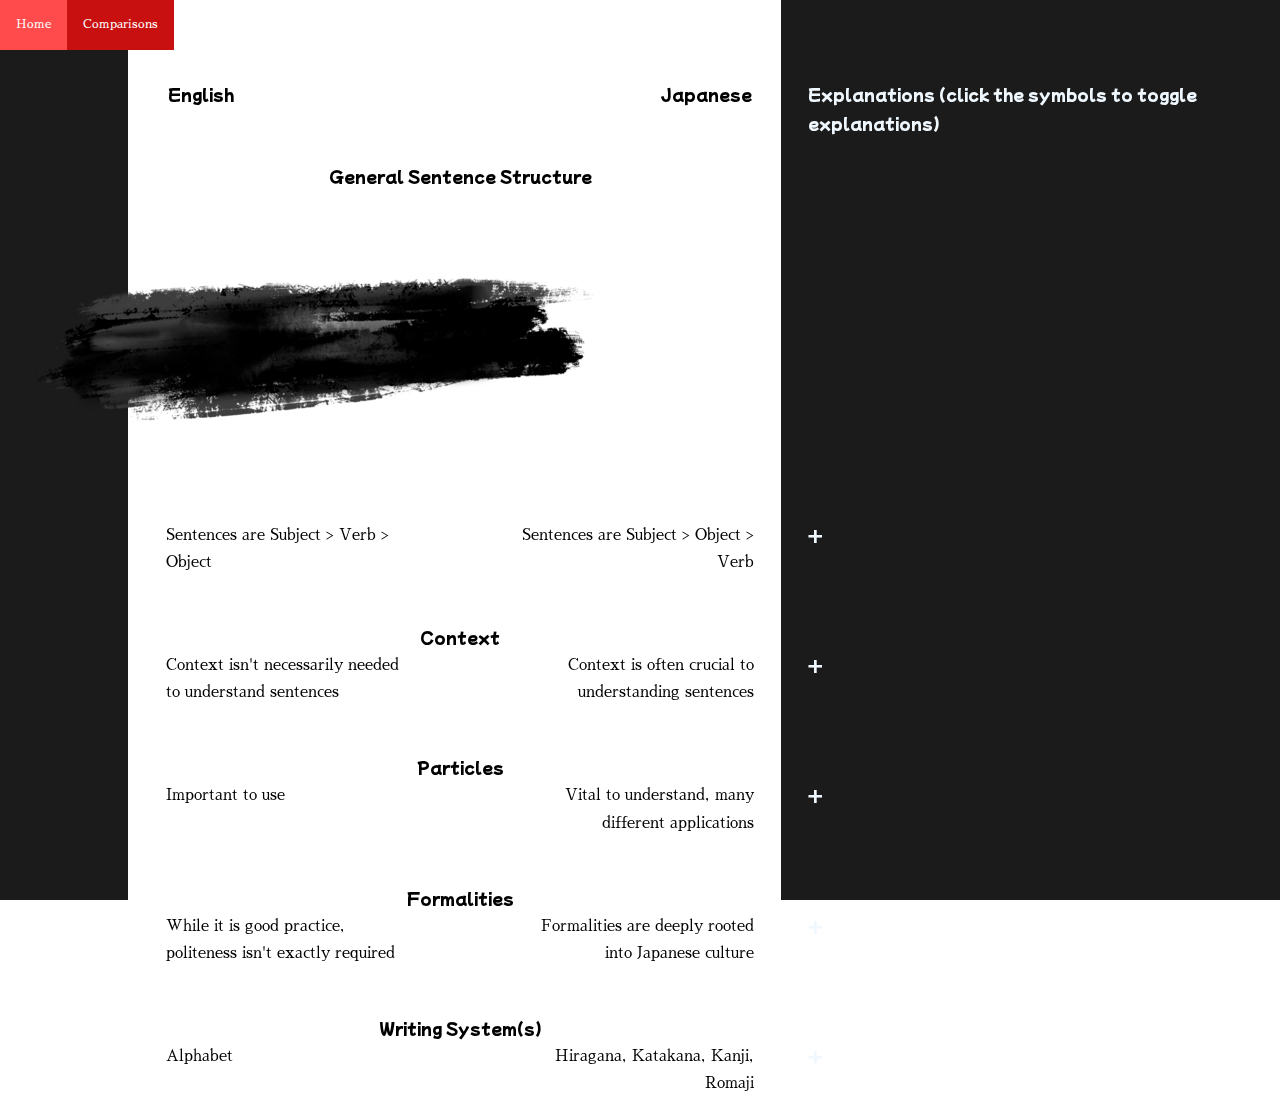
==== comparison.html @ 8dbda755 "update for backup purposes" ====
<!DOCTYPE html>
<html lang="en">

<head>
    <link rel="preconnect" href="https://fonts.googleapis.com">
    <link rel="preconnect" href="https://fonts.gstatic.com" crossorigin>
    <link
        href="https://fonts.googleapis.com/css2?family=Kosugi+Maru&family=Mochiy+Pop+One&family=Rampart+One&family=Reggae+One&family=Sawarabi+Mincho&display=swap"
        rel="stylesheet">
    <link rel="stylesheet" href="CSS/mainstyle.css">
    <meta charset="UTF-8">
    <meta http-equiv="X-UA-Compatible" content="IE=edge">
    <meta name="viewport" content="width=device-width, initial-scale=1.0">
    <title>Language Differences</title>
</head>

<header>
    <ul>
        <li><a href="home.html">Home</a></li>
        <li><a href="comparison.html" class="active">Comparisons</a></li>
    </ul>
</header>
<section id="list">

    <body id="compare">
        <div id="sideBar"></div>
        <div id="sideBar2"></div>
        <h1 class="ENlist">English</p>
            <h1 class="JPlist">Japanese</p> <br>
                <h1 id="ex0" class="explain">Explanations (click the symbols to toggle explanations)</h1>
                <image src="images/site/brush.png" style=""></image>
                <h1 id="firstPoint">General Sentence Structure</h1>
                <p class="ENlist">Sentences are Subject > Verb > Object</p>
                <p class="JPlist">Sentences are Subject > Object > Verb</p>
                <h1 id="ex1" class="explain" onmousedown="showEx()">+</h1>
                <p id="exp1" class="explain" hidden>Due to the different sentence structures, reading sentences that
                    contradict rules you've followed your whole life may throw you off. This may not seem too horrible
                    if you get used to it, but this is just the general structure. Many of the following points also tie
                    into sentence structure, but to start off, this is just the differences on a general level.
                </p>

                <h1 class="listPoint">Context</h1>
                <p class="ENlist">Context isn't necessarily needed to understand sentences</p>
                <p class="JPlist">Context is often crucial to understanding sentences</p>
                <h1 id="ex2" class="explain" onmousedown="showEx()">+</h1>
                <p id="exp2" class="explain" hidden>Japanese is a very contextual language in practice. Like in English,
                    there are many similar sounding words that when spoken only make sense with context. For reasons
                    that will be covered later, there are far more similar words in Japanese than in English. This isn't
                    even the main point to be made here; tieing into the previous comparison, the subject is often
                    omitted. Being a contextual language, aside from introducing the subject into a conversation, there
                    isn't a need to bring it up again later in the conversation. This makes a lot of sentences Object >
                    Verb, and in very informal settings, you might only reply with a verb if the subject and object were
                    already brought up.
                </p>

                <h1 class="listPoint">Particles</h1>
                <p class="ENlist">Important to use</p>
                <p class="JPlist">Vital to understand, many different applications</p>
                <h1 id="ex3" class="explain" onmousedown="showEx()">+</h1>
                <p id="exp3" class="explain" hidden>Japanese particles are very different. They can directly mean
                    something in English, sometimes the meaning changes
                    based on context, or they can just be "markers". The first particle you learn <span
                        class="jp">は</span><sup>ha</sup> ('ha', but pronounced as 'wa'
                    when used as a particle) doesn't really mean anything. It's actually used before the topic to mark
                    it, hence why
                    it's often called the "topic marker". Similarly, <span class="jp">を</span><sup>wo</sup> is the "verb
                    marker".
                    This is because there aren't any spaces in written Japanese, but rather particles are used to mark
                    parts of a sentence.
                    Because of this, it's crucial to understand particles to break up a sentence into its parts.
                    Particles are used like
                    they are in English too. Granted, it could be referred to as a "directional marker", but the
                    particle <span class="jp">に</span><sup>ni</sup>
                    can be used as "at" or "to". English has negative particles, so what's the way to say "not" in
                    Japanese. Well it
                    isn't exactly a particle, you instead conjugate the verb to a negative form. On the topic of
                    modifying the verb,
                    to mark a question, you put <span class="jp">か</span><sup>ka</sup> to make the verb a question (is.
                    > is it?).
                    Phrases like "you know", or
                    "isn't it" aren't words, but rather the particles <span class="jp">よ</span><sup>yo</sup> and <span
                        class="jp">ね</span><sup>ne</sup> respectively that also go at the end of a sentence.
                </p>

                <h1 class="listPoint">Formalities</h1>
                <p class="ENlist">While it is good practice, politeness isn't exactly required</p>
                <p class="JPlist">Formalities are deeply rooted into Japanese culture</p>
                <h1 id="ex4" class="explain" onmousedown="showEx()">+</h1>
                <img id="cHon" class="chart" src="images/site/honor.jpg" alt="Honorifics chart" hidden>
                <p id="exp4" class="explain" hidden>Japanese "Keigo" describes a system with different levels of
                    formality. It's generally Informal and Formal speech, but there are many levels of nuance in
                    those categories as well. Formal speech often entails appending certain suffixes/honorifics to a
                    person's name, and the name you refer to people by is their last name. In informal speech you'd
                    often drop the honorifics and refer to people by their first name. Verbs are also altered by Keigo.
                    Different ways of conjugating verbs are considered formal or informal, and even if they mean the
                    same thing, it's courteous to use the appropriate verb endings. For example: a polite sentence about
                    eating would end in <span class="jp">食</span><sup>ta</sup><span
                        class="jp">べ</span><sup>be</sup><span class="jp">ま</span><sup>ma</sup><span
                        class="jp">す</span><sup>su</sup></span> whereas the same sentence in a casual sentence would end
                    in <span class="jp">食</span><sup>ta</sup><span class="jp">べ</span><sup>be</sup><span
                        class="jp">る</span><sup>ru</sup>.
                    Before you get any ideas, don't think you can get away with just learning the formal language to
                    avoid ever being impolite. If you use formal language with people you're close to, they could feel
                    that you're treating them like a stranger and they'll feel distant.
                </p>

                <h1 class="listPoint">Writing System(s)</h1>
                <p class="ENlist">Alphabet</p>
                <p class="JPlist">Hiragana, Katakana, Kanji, Romaji</p>
                <h1 id="ex5" class="explain" onmousedown="showEx()">+</h1>
                <img id="cAna" class="chart" src="images/site/_ana.png" alt="Hiragana/Katakana chart" hidden>
                <p id="exp5" class="explain" hidden>Technicially for comparison's sake, romaji refers to the alphabet
                    meaning there's only 3 writing systems different from ours. Romaji isn't used much if at all in
                    everyday conversation, but sees use in media and tourist locations.
                    The first of the Japanese writing systems is hiragana, which is one of the basic writing systems.
                    It's used for all the particles, conjugations, *base words, and *japanese names. Katakana has all
                    the same characters/meanings as hiragana but are written in a different script. This is because
                    katakana is used for very different reasons. Katakana is used for foreign words, foreign names, loan
                    words, and sayings.
                    Both hiragana and katakana can be modified by quotation mark like marks and circle marks called
                    daukten ﾞ and handakuten ﾟ respectively. This can create consonants that aren't in the base writing
                    systems. For instance <span class="jp">は</span><sup>ha</sup> > <span
                        class="jp">ば</span><sup>ba</sup> > <span class="jp">ぱ</span><sup>pa</sup>. Note that these marks
                    aren't supported by every
                    character. Sokuon is another way to modify these writing systems and refers to small versions of
                    hiragana and katakana. For the 's' characters there's sa, shi, su, se, so, but the idea of sha, shu,
                    she, sho exist. By using sokuon you can modify the vowels to make them (<span class="jp">しゃ</span>,
                    <span class="jp">しゅ</span>, <span class="jp">シェ</span>, <span class="jp">しょ</span>, note that I
                    wrote "she" in katakana as it's only used in loan words). A sokuon tsu (<span class="jp">つ</span>)
                    can extend syllables, for
                    example <span class="jp">か</span><sup>ka</sup><span class="jp">た</span><sup>ta</sup> > <span
                        class="jp">か</span><sup>ka</sup><span class="jp">っ</span><sup>t</sup><span class="jp">
                        た</span><sup>ta</sup>. Much like han/dakuten, sokuon only exist for certain
                    characters. <br>
                    Finally, the most intimidating part of the language to many, Kanji. <span
                        class="jp">漢</span><sup>kan</sup> (Chinese) <span class="jp">字</span><sup>ji</sup> (character),
                    this word means its literal translation, this writing system is the Chinese writing
                    system. Kanji is often used to condense the language. Earlier I said hiragana was used for *base
                    words, and *japanese names because in many cases they're actually condensed down to kanji. For
                    example the
                    name "Shigeru" is a fairly common Japanese name and rather than being written as <span
                        class="jp">しげる</span> it's written
                    as <span class="jp">茂</span>. Kanji isn't only used for condensing words, it's used to distinguish
                    similar words too.
                    "kimasu"
                    depending on the kanji could mean "to come"(<span class="jp">来ます</span>) or "to wear"(<span
                        class="jp">着ます</span>). Lastly, there are two readings
                    of (nearly) every kanji, On'yomi (based on the Chinese readings) and Kun'yomi (Native Japanese
                    readings). For example, water (<span class="jp">水</span>) could be sui (on'yomi)
                    or mizu (kun'yomi). It's complicated when to use which, but a general rule of thumb is if the kanji
                    is alone,
                    you use kun'yomi, and if it's next to other kanji, you use on'yomi.
                </p>

    </body>
</section>

<script>
    /**gathering elements & adding event listeners**/
    var ex0 = document.getElementById("ex0");
    var ex1 = document.getElementById("ex1");
    ex1.addEventListener("onmousedown", onmousedown);
    var exp1 = document.getElementById("exp1");
    var ex2 = document.getElementById("ex2");
    ex2.addEventListener("onmousedown", onmousedown);
    var exp2 = document.getElementById("exp2");
    var ex3 = document.getElementById("ex3");
    ex3.addEventListener("onmousedown", onmousedown);
    var exp3 = document.getElementById("exp3");
    var ex4 = document.getElementById("ex4");
    ex4.addEventListener("onmousedown", onmousedown);
    var exp4 = document.getElementById("exp4");
    var cHon = document.getElementById("cHon");
    var ex5 = document.getElementById("ex5");
    ex5.addEventListener("onmousedown", onmousedown);
    var exp5 = document.getElementById("exp5");
    var cAna = document.getElementById("cAna");
    /**code**/
    function showEx() {
        ex0.textContent = "Explanations";
        switch (event.target.id) {
            case "ex1":
                switch (exp1.hidden) {
                    case true:
                        event.target.textContent = "-";
                        exp1.hidden = false;
                        break;

                    case false:
                        event.target.textContent = "+";
                        exp1.hidden = true;
                        break;
                };
                break;

            case "ex2":
                switch (exp2.hidden) {
                    case true:
                        event.target.textContent = "-";
                        exp2.hidden = false;
                        break;

                    case false:
                        event.target.textContent = "+";
                        exp2.hidden = true;
                        break;
                };
                break;


            case "ex3":
                switch (exp3.hidden) {
                    case true:
                        event.target.textContent = "-";
                        exp3.hidden = false;
                        break;

                    case false:
                        event.target.textContent = "+";
                        exp3.hidden = true;
                        break;
                };
                break;

            case "ex4":
                switch (exp4.hidden) {
                    case true:
                        event.target.textContent = "-";
                        exp4.hidden = false;
                        cHon.hidden = false;
                        break;

                    case false:
                        event.target.textContent = "+";
                        exp4.hidden = true;
                        cHon.hidden = true;
                        break;
                };
                break;

            case "ex5":
                switch (exp5.hidden) {
                    case true:
                        event.target.textContent = "-";
                        exp5.hidden = false;
                        cAna.hidden = false;
                        break;

                    case false:
                        event.target.textContent = "+";
                        exp5.hidden = true;
                        cAna.hidden = true;
                        break;
                };
                break;

            default:
                console.log(event.target.id);
                return;
        };
    }
</script>

</html>
---- CSS/mainstyle.css ----
/* http://meyerweb.com/eric/tools/css/reset/ 
   v2.0 | 20110126
   License: none (public domain)
*/

html, body, div, span, applet, object, iframe,
h1, h2, h3, h4, h5, h6, p, blockquote, pre,
a, abbr, acronym, address, big, cite, code,
del, dfn, em, img, ins, kbd, q, s, samp,
small, strike, strong, sub, sup, tt, var,
b, u, i, center,
dl, dt, dd, ol, ul, li,
fieldset, form, label, legend,
table, caption, tbody, tfoot, thead, tr, th, td,
article, aside, canvas, details, embed, 
figure, figcaption, footer, header, hgroup, 
menu, nav, output, ruby, section, summary,
time, mark, audio, video {
	margin: 0;
	padding: 0;
	border: 0;
	font-size: 100%;
	font: inherit;
	vertical-align: baseline;
}
/* HTML5 display-role reset for older browsers */
article, aside, details, figcaption, figure, 
footer, header, hgroup, menu, nav, section {
	display: block;
}
body {
	line-height: 1.8;
	overflow-x: hidden;
}
ol, ul {
	list-style: none;
}
blockquote, q {
	quotes: none;
}
blockquote:before, blockquote:after,
q:before, q:after {
	content: '';
	content: none;
}
table {
	border-collapse: collapse;
	border-spacing: 0;
}
/*---------------------------------------------*/
sup {
	font-size: 0.75em;
	left: -0.2em;
	top: -1.25em;
	margin-left: -1em;
	position: relative;
	line-height: 1;
}
p {
	font-size: 0.95em;
	font-family: 'Sawarabi Mincho', serif;
}
.jp {
	font-size: 1em;
	font-family: 'Kosugi Maru', sans-serif;
}
h1 {
	font-family: 'Mochiy Pop One', sans-serif;
}
header {
	position: fixed;
	left: 0 !important;
	top: 0 !important;
}
#home {
	padding-left: 10%;
	padding-right: 40%;
	padding-top: 5em;
}
#compare {
	padding-top: 5em;
}
#list {
	display: grid;
	grid-template-columns: 10% 25% 25% 40%;
	column-gap: 0.5em;
}
#bg {
	position:fixed;
	top: 0 !important;
	width: 100vw;
	height: 100vh;
	z-index: -2;
}
.chart {
	margin-left: 15vw;
	max-width: 40vw;
	width: auto;
	height: auto;
	box-shadow: 0 4px 8px 0 rgba(0, 0, 0, 0.2), 0 6px 20px 0 rgba(0, 0, 0, 0.19);
}
#sideBar {
	z-index: -1;
	top: 0 !important;
	position: fixed;
	margin-left: 61%;
	width: 40%;
	height: 100%;
	background-color: #1b1b1b;
}
#sideBar2 {
	z-index: -1;
	left: 0 !important;
	top: 0 !important;
	position: fixed;
	width: 10%;
	height: 100%;
	background-color: #1b1b1b;
}
#firstPoint {
	grid-column-start: 2;
	grid-column-end: 4;
	text-align: center;
}
.listPoint {
	grid-column-start: 2;
	grid-column-end: 4;
	text-align: center;
	padding-top: 1.5em;
}
.ENlist {
	grid-column-start: 2;
	grid-column-end: 3;
	padding-right: 3em;
	padding-left: 2em;
	padding-bottom: 1.5em;
}
.JPlist {
	grid-column-start: 3;
	grid-column-end: 4;
	text-align: right;
	padding-left: 3em;
	padding-right: 2em;
	padding-bottom: 1.5em;
}
.explain {
	padding-left: 1em;
	padding-right: 3em;
	grid-column-start: 4;
	color:aliceblue;
}
/*-------------navigation bar------------------*/
ul {
	list-style-type: none;
	margin: 0;
	padding: 0;
	overflow: hidden;
	background-color: #1b1b1b;
} 
li {
	float: left;
	font-family: 'Sawarabi Mincho', serif;
	font-size: 0.75em;
} 
li a {
	display: block;
	color: white;
	text-align: center;
	padding: 14px 16px;
	text-decoration: none;
} 
li a:hover {
	background-color: #ff4b4b;
}
.active {
	background-color: #c81010;
}
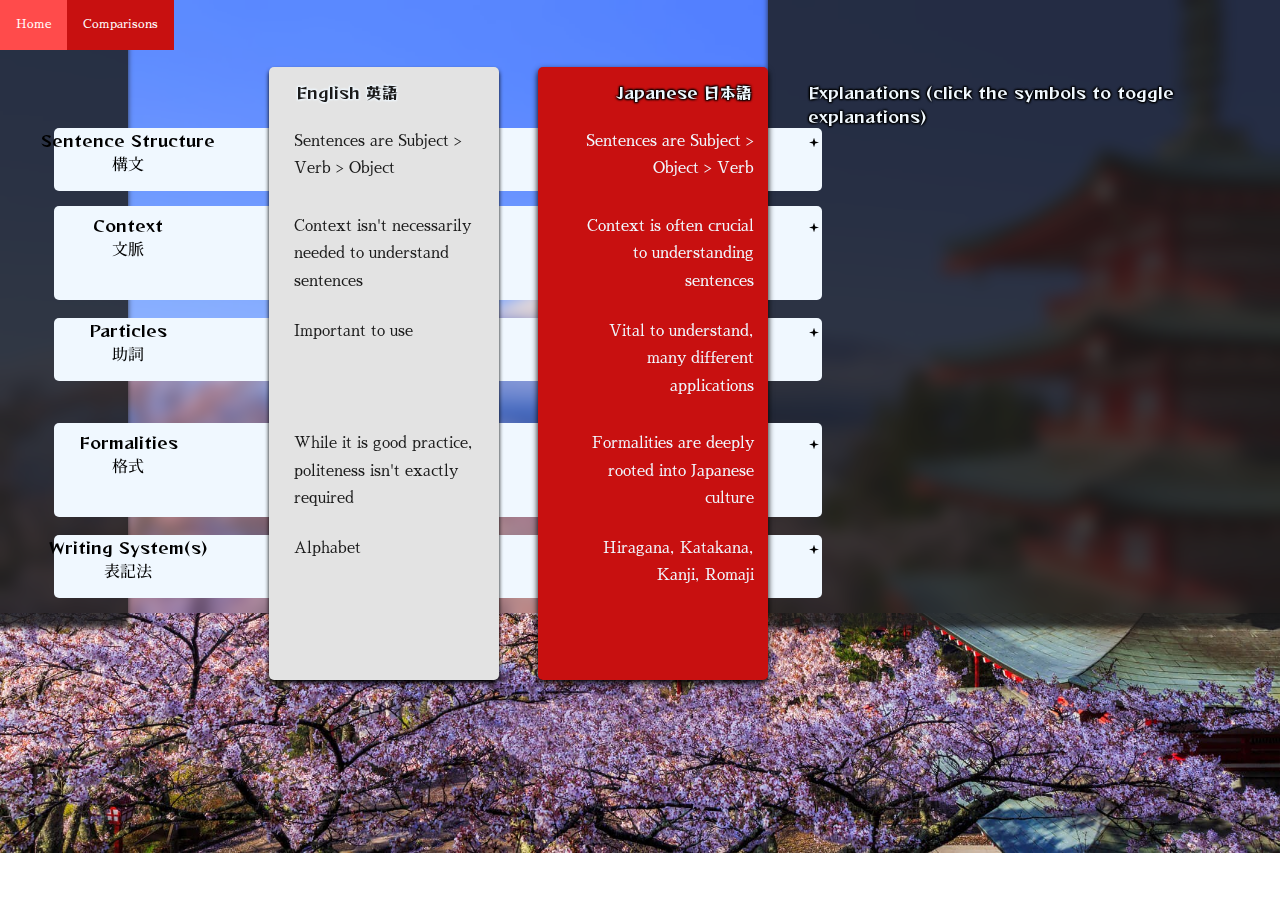
==== commit 6478a180: "update" ====
--- a/comparison.html
+++ b/comparison.html
@@ -6,6 +6,8 @@
     <link rel="preconnect" href="https://fonts.gstatic.com" crossorigin>
     <link
         href="https://fonts.googleapis.com/css2?family=Kosugi+Maru&family=Mochiy+Pop+One&family=Rampart+One&family=Reggae+One&family=Sawarabi+Mincho&display=swap"
+        rel="stylesheet">
+    <link href="https://fonts.googleapis.com/css2?family=Noto+Serif+JP:wght@200;300;400;500;600;700;900&display=swap"
         rel="stylesheet">
     <link rel="stylesheet" href="CSS/mainstyle.css">
     <meta charset="UTF-8">
@@ -20,30 +22,34 @@
         <li><a href="comparison.html" class="active">Comparisons</a></li>
     </ul>
 </header>
+
 <section id="list">
 
-    <body id="compare">
+    <body id="compare" style="background-image:url(images/site/bg.jpg);">
         <div id="sideBar"></div>
         <div id="sideBar2"></div>
-        <h1 class="ENlist">English</p>
-            <h1 class="JPlist">Japanese</p> <br>
-                <h1 id="ex0" class="explain">Explanations (click the symbols to toggle explanations)</h1>
-                <image src="images/site/brush.png" style=""></image>
-                <h1 id="firstPoint">General Sentence Structure</h1>
+        <div id="enBox" style="margin-left:21vw;margin-top:-1vw;width:18vw;height:100%;border-radius:5px;"></div>
+        <div id="jpBox" style="margin-left:42vw;margin-top:-1vw;width:18vw;height:100%;border-radius:5px;"></div>
+        <h1 class="ENlist outlight">English 英語</p>
+            <h1 class="JPlist outline">Japanese 日本語</p>
+                <h1 id="ex0" class="explain outline" style="color:aliceblue">Explanations (click the symbols to toggle explanations)</h1>
+                <div class="txtBox" style="margin-left:4.2vw;margin-bottom:-6.8vw;width:60vw;height:7vh;border-radius:5px;"></div>
+                <h1 id="firstPoint"><span>Sentence Structure<h1 class="jp"><span>構文</span></h1></span></h1>
                 <p class="ENlist">Sentences are Subject > Verb > Object</p>
                 <p class="JPlist">Sentences are Subject > Object > Verb</p>
                 <h1 id="ex1" class="explain" onmousedown="showEx()">+</h1>
-                <p id="exp1" class="explain" hidden>Due to the different sentence structures, reading sentences that
+                <p id="exp1" class="explain" style="color:aliceblue;padding-bottom:2em;" hidden>Due to the different sentence structures, reading sentences that
                     contradict rules you've followed your whole life may throw you off. This may not seem too horrible
                     if you get used to it, but this is just the general structure. Many of the following points also tie
                     into sentence structure, but to start off, this is just the differences on a general level.
                 </p>
 
-                <h1 class="listPoint">Context</h1>
+                <div class="txtBox" style="margin-left:4.2vw;margin-bottom:-6.8vw;width:60vw;height:10.5vh;border-radius:5px;"></div>
+                <h1 class="listPoint"><span>Context<h1 class="jp"><span>文脈</span></h1></span></h1>
                 <p class="ENlist">Context isn't necessarily needed to understand sentences</p>
                 <p class="JPlist">Context is often crucial to understanding sentences</p>
                 <h1 id="ex2" class="explain" onmousedown="showEx()">+</h1>
-                <p id="exp2" class="explain" hidden>Japanese is a very contextual language in practice. Like in English,
+                <p id="exp2" class="explain" style="color:aliceblue;padding-bottom:2em;" hidden>Japanese is a very contextual language in practice. Like in English,
                     there are many similar sounding words that when spoken only make sense with context. For reasons
                     that will be covered later, there are far more similar words in Japanese than in English. This isn't
                     even the main point to be made here; tieing into the previous comparison, the subject is often
@@ -53,11 +59,12 @@
                     already brought up.
                 </p>
 
-                <h1 class="listPoint">Particles</h1>
+                <div class="txtBox" style="margin-left:4.2vw;margin-bottom:-6.8vw;width:60vw;height:7vh;border-radius:5px;"></div>
+                <h1 class="listPoint"><span>Particles<h1 class="jp"><span>助詞</span></h1></span></h1>
                 <p class="ENlist">Important to use</p>
                 <p class="JPlist">Vital to understand, many different applications</p>
                 <h1 id="ex3" class="explain" onmousedown="showEx()">+</h1>
-                <p id="exp3" class="explain" hidden>Japanese particles are very different. They can directly mean
+                <p id="exp3" class="explain" style="color:aliceblue;padding-bottom:2em;" hidden>Japanese particles are very different. They can directly mean
                     something in English, sometimes the meaning changes
                     based on context, or they can just be "markers". The first particle you learn <span
                         class="jp">は</span><sup>ha</sup> ('ha', but pronounced as 'wa'
@@ -82,12 +89,13 @@
                         class="jp">ね</span><sup>ne</sup> respectively that also go at the end of a sentence.
                 </p>
 
-                <h1 class="listPoint">Formalities</h1>
+                <div class="txtBox" style="margin-left:4.2vw;margin-bottom:-6.8vw;width:60vw;height:10.5vh;border-radius:5px;"></div>
+                <h1 class="listPoint"><span>Formalities<h1 class="jp"><span>格式</span></h1></span></h1>
                 <p class="ENlist">While it is good practice, politeness isn't exactly required</p>
                 <p class="JPlist">Formalities are deeply rooted into Japanese culture</p>
                 <h1 id="ex4" class="explain" onmousedown="showEx()">+</h1>
                 <img id="cHon" class="chart" src="images/site/honor.jpg" alt="Honorifics chart" hidden>
-                <p id="exp4" class="explain" hidden>Japanese "Keigo" describes a system with different levels of
+                <p id="exp4" class="explain" style="color:aliceblue;padding-bottom:2em;" hidden>Japanese "Keigo" describes a system with different levels of
                     formality. It's generally Informal and Formal speech, but there are many levels of nuance in
                     those categories as well. Formal speech often entails appending certain suffixes/honorifics to a
                     person's name, and the name you refer to people by is their last name. In informal speech you'd
@@ -104,12 +112,13 @@
                     that you're treating them like a stranger and they'll feel distant.
                 </p>
 
-                <h1 class="listPoint">Writing System(s)</h1>
+                <div class="txtBox" style="margin-left:4.2vw;margin-bottom:-6.8vw;width:60vw;height:7vh;border-radius:5px;"></div>
+                <h1 class="listPoint"><span>Writing System(s)<h1 class="jp"><span>表記法</span></h1></span></h1>
                 <p class="ENlist">Alphabet</p>
                 <p class="JPlist">Hiragana, Katakana, Kanji, Romaji</p>
                 <h1 id="ex5" class="explain" onmousedown="showEx()">+</h1>
                 <img id="cAna" class="chart" src="images/site/_ana.png" alt="Hiragana/Katakana chart" hidden>
-                <p id="exp5" class="explain" hidden>Technicially for comparison's sake, romaji refers to the alphabet
+                <p id="exp5" class="explain" style="color:aliceblue;padding-bottom:2em;" hidden>Technicially for comparison's sake, romaji refers to the alphabet
                     meaning there's only 3 writing systems different from ours. Romaji isn't used much if at all in
                     everyday conversation, but sees use in media and tourist locations.
                     The first of the Japanese writing systems is hiragana, which is one of the basic writing systems.
@@ -149,7 +158,9 @@
                     readings). For example, water (<span class="jp">水</span>) could be sui (on'yomi)
                     or mizu (kun'yomi). It's complicated when to use which, but a general rule of thumb is if the kanji
                     is alone,
-                    you use kun'yomi, and if it's next to other kanji, you use on'yomi.
+                    you use kun'yomi, and if it's next to other kanji, you use on'yomi. One last thing to keep in mind
+                    is that not every word with associated kanji uses it. There are many terms that used to be written
+                    with kanji that are now written in hiragana.
                 </p>
 
     </body>
--- a/CSS/mainstyle.css
+++ b/CSS/mainstyle.css
@@ -3,19 +3,87 @@
    License: none (public domain)
 */
 
-html, body, div, span, applet, object, iframe,
-h1, h2, h3, h4, h5, h6, p, blockquote, pre,
-a, abbr, acronym, address, big, cite, code,
-del, dfn, em, img, ins, kbd, q, s, samp,
-small, strike, strong, sub, sup, tt, var,
-b, u, i, center,
-dl, dt, dd, ol, ul, li,
-fieldset, form, label, legend,
-table, caption, tbody, tfoot, thead, tr, th, td,
-article, aside, canvas, details, embed, 
-figure, figcaption, footer, header, hgroup, 
-menu, nav, output, ruby, section, summary,
-time, mark, audio, video {
+html,
+body,
+div,
+span,
+applet,
+object,
+iframe,
+h1,
+h2,
+h3,
+h4,
+h5,
+h6,
+p,
+blockquote,
+pre,
+a,
+abbr,
+acronym,
+address,
+big,
+cite,
+code,
+del,
+dfn,
+em,
+img,
+ins,
+kbd,
+q,
+s,
+samp,
+small,
+strike,
+strong,
+sub,
+sup,
+tt,
+var,
+b,
+u,
+i,
+center,
+dl,
+dt,
+dd,
+ol,
+ul,
+li,
+fieldset,
+form,
+label,
+legend,
+table,
+caption,
+tbody,
+tfoot,
+thead,
+tr,
+th,
+td,
+article,
+aside,
+canvas,
+details,
+embed,
+figure,
+figcaption,
+footer,
+header,
+hgroup,
+menu,
+nav,
+output,
+ruby,
+section,
+summary,
+time,
+mark,
+audio,
+video {
 	margin: 0;
 	padding: 0;
 	border: 0;
@@ -23,31 +91,88 @@
 	font: inherit;
 	vertical-align: baseline;
 }
+
 /* HTML5 display-role reset for older browsers */
-article, aside, details, figcaption, figure, 
-footer, header, hgroup, menu, nav, section {
+article,
+aside,
+details,
+figcaption,
+figure,
+footer,
+header,
+hgroup,
+menu,
+nav,
+section {
 	display: block;
 }
+
 body {
 	line-height: 1.8;
 	overflow-x: hidden;
-}
-ol, ul {
+	background-size: 100vw;
+	background-repeat: no-repeat;
+	backdrop-filter: blur(8px);
+	background-attachment: fixed;
+	height: 100%;
+}
+
+ol,
+ul {
 	list-style: none;
 }
-blockquote, q {
+
+blockquote,
+q {
 	quotes: none;
 }
-blockquote:before, blockquote:after,
-q:before, q:after {
+
+blockquote:before,
+blockquote:after,
+q:before,
+q:after {
 	content: '';
 	content: none;
 }
+
 table {
 	border-collapse: collapse;
 	border-spacing: 0;
 }
+
 /*---------------------------------------------*/
+#jpBox {
+	background-color: #c81010;
+	position: absolute;
+	z-index: -1;
+	filter: drop-shadow(0 3px 3px);
+}
+
+#enBox {
+	background-color: rgba(227, 227, 227);
+	position: absolute;
+	z-index: -1;
+	filter: drop-shadow(0 3px 2px);
+}
+
+.txtBox {
+	background-color: aliceblue;
+	position: relative;
+	z-index: -2;
+}
+
+.homeBox {
+	background-color: aliceblue;
+	position: absolute;
+	z-index: -2;
+	filter: drop-shadow(0 2px 2px);
+}
+
+.homeP {
+	padding-top: 0.25em;
+	padding-left: 1em;
+}
+
 sup {
 	font-size: 0.75em;
 	left: -0.2em;
@@ -56,85 +181,114 @@
 	position: relative;
 	line-height: 1;
 }
+
 p {
 	font-size: 0.95em;
 	font-family: 'Sawarabi Mincho', serif;
 }
+
 .jp {
 	font-size: 1em;
-	font-family: 'Kosugi Maru', sans-serif;
-}
+	font-family: 'Noto Serif JP', serif;
+	font-weight: 500;
+}
+
 h1 {
-	font-family: 'Mochiy Pop One', sans-serif;
-}
+	font-family: 'Reggae One', serif;
+	font-weight: 500;
+	line-height: normal;
+}
+
+.outline {
+	text-shadow: -1px 1px 2px black,
+		1px 1px 2px black,
+		1px -1px 2px black,
+		-1px -1px 2px black;
+}
+
+.outlight {
+	text-shadow: -1px 1px 2px aliceblue,
+		1px 1px 2px aliceblue,
+		1px -1px 2px aliceblue,
+		-1px -1px 2px aliceblue;
+}
+
 header {
 	position: fixed;
 	left: 0 !important;
 	top: 0 !important;
 }
+
 #home {
 	padding-left: 10%;
 	padding-right: 40%;
 	padding-top: 5em;
 }
+
 #compare {
 	padding-top: 5em;
 }
+
 #list {
 	display: grid;
-	grid-template-columns: 10% 25% 25% 40%;
+	grid-template-columns: 20% 20% 20% 40%;
 	column-gap: 0.5em;
 }
-#bg {
-	position:fixed;
-	top: 0 !important;
-	width: 100vw;
-	height: 100vh;
-	z-index: -2;
-}
+
 .chart {
-	margin-left: 15vw;
-	max-width: 40vw;
+	margin-left: 20vw;
+	max-width: 30vw;
 	width: auto;
 	height: auto;
-	box-shadow: 0 4px 8px 0 rgba(0, 0, 0, 0.2), 0 6px 20px 0 rgba(0, 0, 0, 0.19);
-}
+	box-shadow: 0 4px 8px 0 #1b1b1bd1, 0 6px 20px 0 #1b1b1bd1;
+	margin-bottom: 2em;
+}
+
 #sideBar {
-	z-index: -1;
+	z-index: -3;
 	top: 0 !important;
+	right: 0 !important;
 	position: fixed;
 	margin-left: 61%;
 	width: 40%;
 	height: 100%;
-	background-color: #1b1b1b;
-}
+	background-color: #1b1b1bd1;
+	box-shadow: 10px 5px 5px 10px #1b1b1bd1;
+}
+
 #sideBar2 {
-	z-index: -1;
+	z-index: -3;
 	left: 0 !important;
 	top: 0 !important;
 	position: fixed;
 	width: 10%;
 	height: 100%;
-	background-color: #1b1b1b;
-}
+	background-color: #1b1b1bd1;
+	box-shadow: -10px 5px 5px 10px #1b1b1bd1;
+}
+
 #firstPoint {
-	grid-column-start: 2;
-	grid-column-end: 4;
+	grid-column-start: 1;
+	grid-column-end: 2;
 	text-align: center;
 }
+
 .listPoint {
-	grid-column-start: 2;
-	grid-column-end: 4;
+	grid-column-start: 1;
+	grid-column-end: 2;
 	text-align: center;
-	padding-top: 1.5em;
-}
+
+}
+
 .ENlist {
 	grid-column-start: 2;
 	grid-column-end: 3;
-	padding-right: 3em;
-	padding-left: 2em;
-	padding-bottom: 1.5em;
-}
+	margin-right: 3em;
+	margin-left: 2em;
+	margin-bottom: 1.5em;
+	color: #1b1b1b;
+}
+
 .JPlist {
 	grid-column-start: 3;
 	grid-column-end: 4;
@@ -142,13 +296,16 @@
 	padding-left: 3em;
 	padding-right: 2em;
 	padding-bottom: 1.5em;
-}
+	color: aliceblue;
+}
+
 .explain {
 	padding-left: 1em;
 	padding-right: 3em;
 	grid-column-start: 4;
-	color:aliceblue;
-}
+	color: black;
+}
+
 /*-------------navigation bar------------------*/
 ul {
 	list-style-type: none;
@@ -156,22 +313,26 @@
 	padding: 0;
 	overflow: hidden;
 	background-color: #1b1b1b;
-} 
+}
+
 li {
 	float: left;
 	font-family: 'Sawarabi Mincho', serif;
 	font-size: 0.75em;
-} 
+}
+
 li a {
 	display: block;
 	color: white;
 	text-align: center;
 	padding: 14px 16px;
 	text-decoration: none;
-} 
+}
+
 li a:hover {
 	background-color: #ff4b4b;
 }
+
 .active {
 	background-color: #c81010;
 }